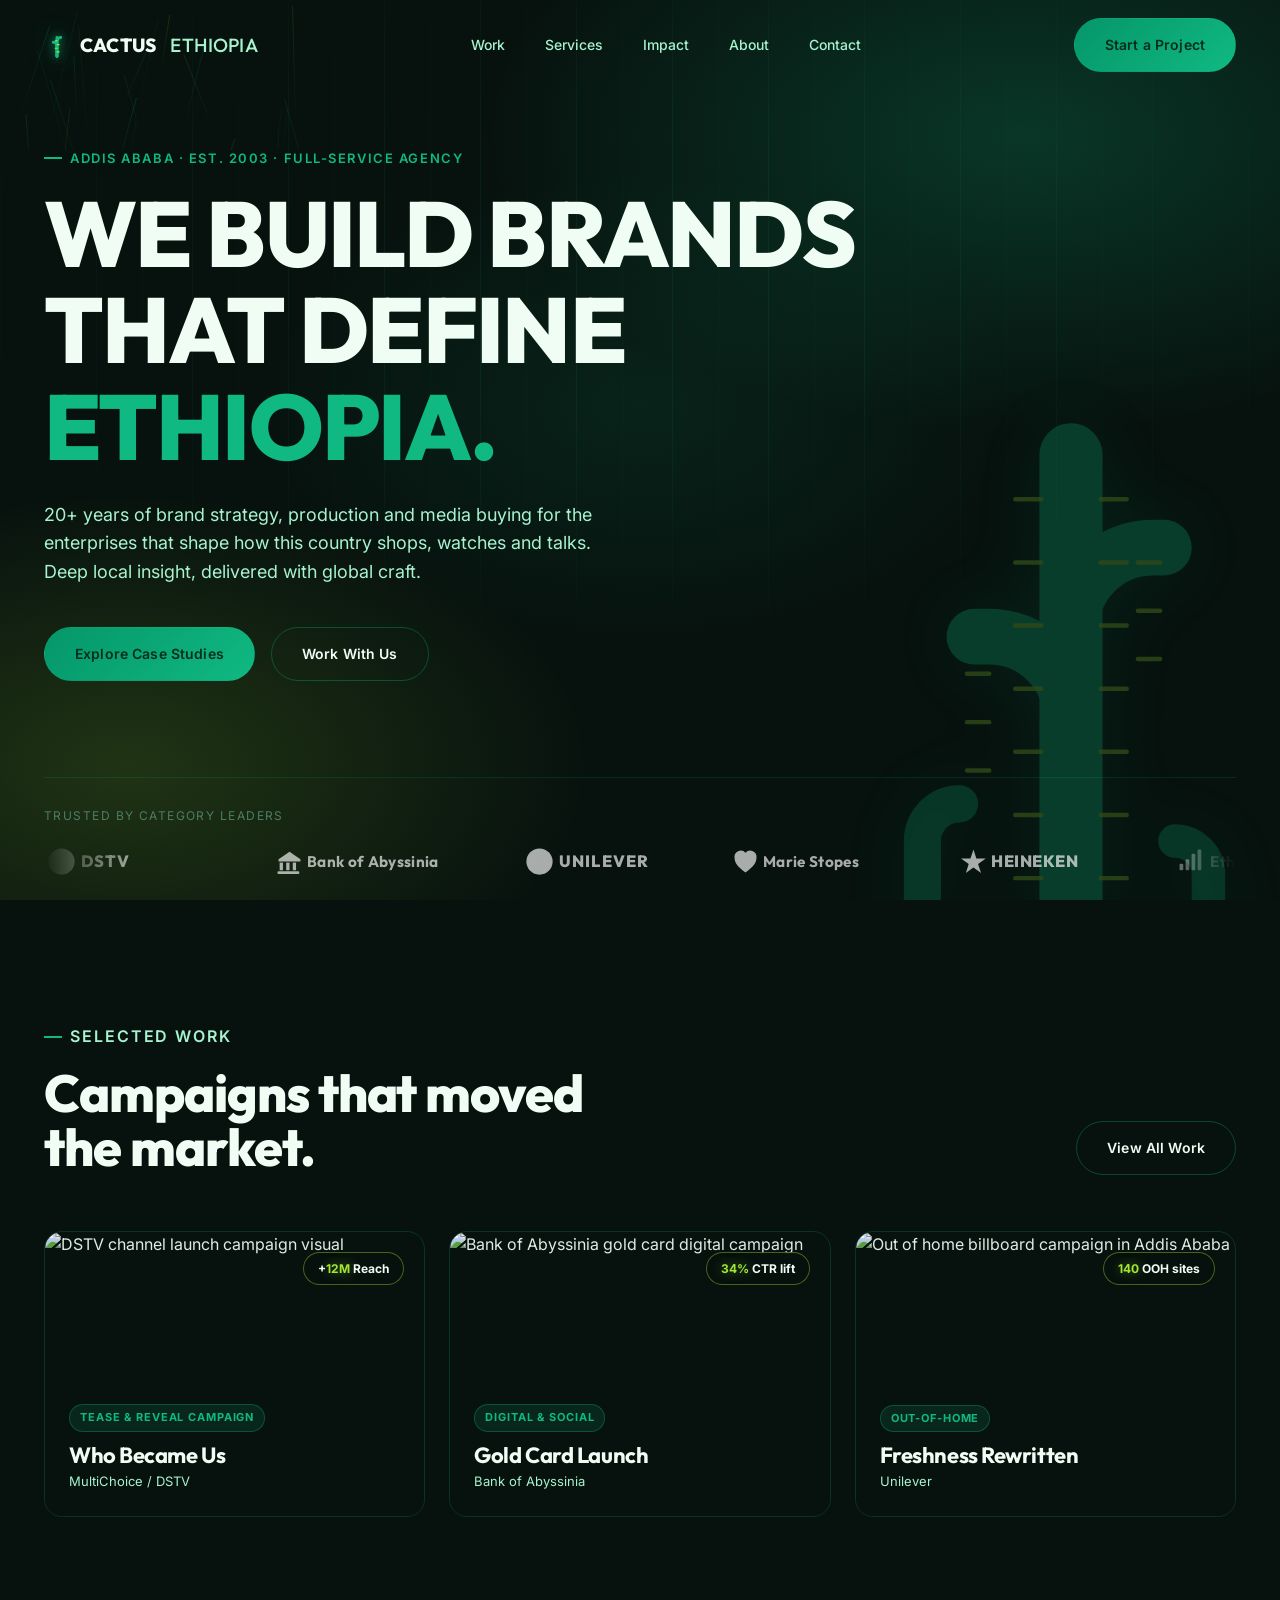
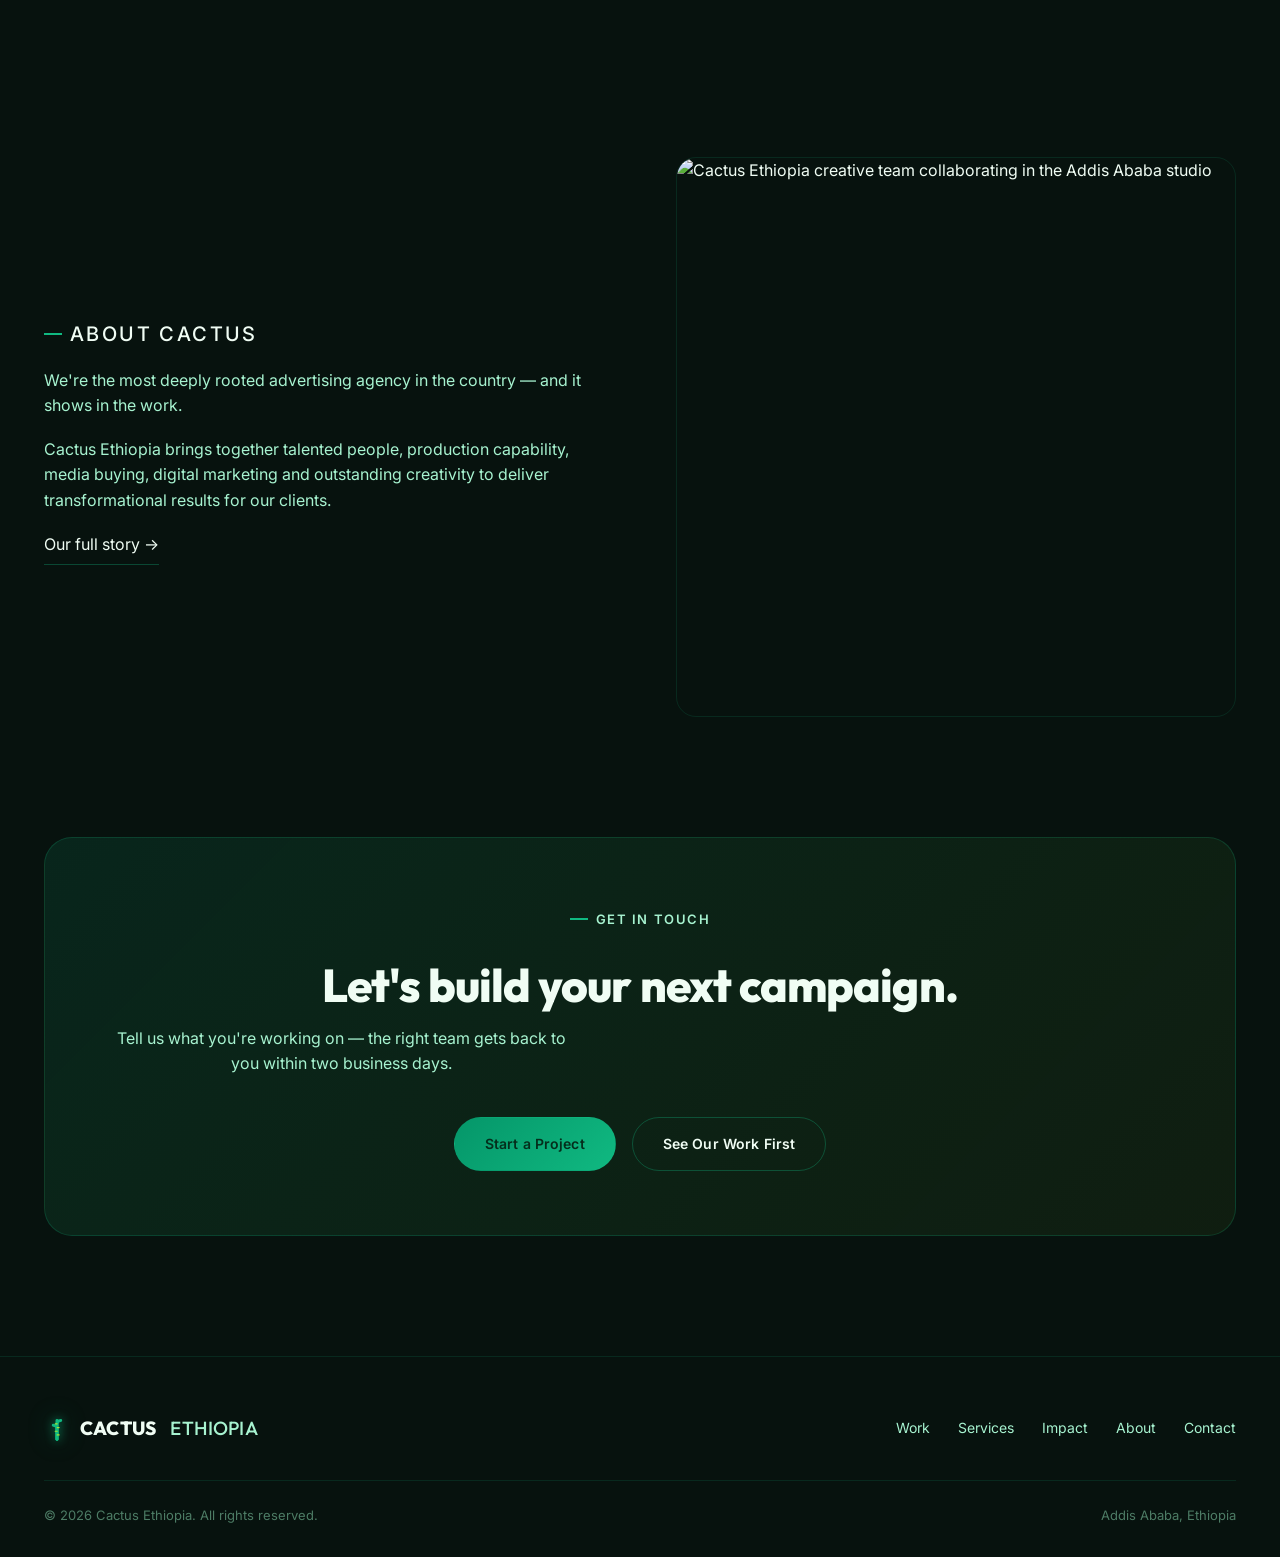
==== index.html @ 2beb9561 "Add files via upload" ====
<!DOCTYPE html>
<html lang="en">
<head>
<meta charset="UTF-8">
<meta name="viewport" content="width=device-width, initial-scale=1.0">
<title>Cactus Ethiopia — We Build Brands That Define Ethiopia</title>
<meta name="description" content="Cactus Ethiopia is a full-service creative advertising agency in Addis Ababa with 20+ years of experience in brand strategy, production, digital and media buying.">
<link rel="preconnect" href="https://fonts.googleapis.com">
<link rel="preconnect" href="https://fonts.gstatic.com" crossorigin>
<link href="https://fonts.googleapis.com/css2?family=Outfit:wght@400;500;600;700;800;900&family=Inter:wght@400;500;600;700&display=swap" rel="stylesheet">
<link rel="stylesheet" href="assets/styles.css">
</head>
<body>
<!-- ============ HEADER ============ -->
<header id="siteHeader">
  <div class="container nav-inner">
    <a href="index.html" class="logo" aria-label="Cactus Ethiopia home">
      <svg class="logo-mark" viewBox="0 0 28 28" fill="none" xmlns="http://www.w3.org/2000/svg" aria-hidden="true">
        <path d="M14 26V10a4 4 0 0 1 4-4" stroke="#10b981" stroke-width="3.2" stroke-linecap="round"/>
        <path d="M14 26V6" stroke="#10b981" stroke-width="3.2" stroke-linecap="round"/>
        <path d="M14 26V15a4 4 0 0 0-4-4" stroke="#10b981" stroke-width="3.2" stroke-linecap="round"/>
        <path d="M14.2 9.5h-2.1M14.2 13.5h2.1M14.2 17.5h-2.1M14.2 21.5h2.1" stroke="#a3e635" stroke-width="1.3" stroke-linecap="round"/>
      </svg>
      CACTUS<span class="thin">&nbsp;ETHIOPIA</span>
    </a>

    <nav class="nav-links" id="navLinks">
      <a href="work.html">Work</a>
      <a href="services.html">Services</a>
      <a href="impact.html">Impact</a>
      <a href="about.html">About</a>
      <a href="contact.html">Contact</a>
      <a href="contact.html" class="btn btn-primary mobile-cta">Start a Project</a>
    </nav>

    <div class="nav-actions">
      <a href="contact.html" class="btn btn-primary">Start a Project</a>
      <button class="menu-toggle" id="menuToggle" aria-label="Toggle menu" aria-expanded="false" aria-controls="navLinks">
        <span></span><span></span><span></span>
      </button>
    </div>
  </div>
</header>

<!-- ============ HERO ============ -->
<section class="hero" id="top">
  <div class="hero-bg"></div>
  <div class="hero-grid"></div>
  <div class="cactus-decor cactus-decor--hero" aria-hidden="true" data-amp="22" data-rot="2.5">
    <svg viewBox="0 0 280 360" fill="none" xmlns="http://www.w3.org/2000/svg">
      <path d="M140 344V72" stroke="#10b981" stroke-width="34" stroke-linecap="round"/>
      <path d="M140 344V166a44 44 0 0 1 44-44h6" stroke="#10b981" stroke-width="30" stroke-linecap="round"/>
      <path d="M140 344V214a44 44 0 0 0-44-44h-8" stroke="#10b981" stroke-width="30" stroke-linecap="round"/>
      <path d="M60 344v-64a20 20 0 0 1 20-20" stroke="#10b981" stroke-width="20" stroke-linecap="round" opacity="0.85"/>
      <path d="M214 344v-46a18 18 0 0 0-18-18" stroke="#10b981" stroke-width="18" stroke-linecap="round" opacity="0.85"/>
      <g stroke="#a3e635" stroke-width="2.4" stroke-linecap="round" opacity="0.8">
        <path d="M124 96h-14M156 96h14M124 130h-14M156 130h14M124 164h-14M156 164h14M124 198h-14M156 198h14M124 232h-14M156 232h14M124 266h-14M156 266h14M124 300h-14M156 300h14"/>
        <path d="M176 130h12M176 156h12M176 182h12"/>
        <path d="M96 190h-12M96 216h-12M96 242h-12"/>
      </g>
    </svg>
  </div>
  <canvas id="spines"></canvas>

  <div class="container hero-inner">
    <div class="hero-content">
      <p class="eyebrow">Addis Ababa &middot; Est. 2003 &middot; Full-Service Agency</p>
      <h1>We Build Brands<br>That Define <em>Ethiopia.</em></h1>
      <p class="subtitle">20+ years of brand strategy, production and media buying for the enterprises that shape how this country shops, watches and talks. Deep local insight, delivered with global craft.</p>
      <div class="hero-ctas">
        <a href="work.html" class="btn btn-primary">Explore Case Studies</a>
        <a href="contact.html" class="btn btn-outline">Work With Us</a>
      </div>
    </div>

    <div class="ticker-wrap">
      <p class="ticker-label">Trusted by category leaders</p>
      <div class="ticker">
          <div class="ticker-track" id="tickerTrack">

          <div class="client-logo-item" aria-label="DSTV">
            <svg viewBox="0 0 150 32" xmlns="http://www.w3.org/2000/svg">
              <circle cx="16" cy="16" r="12"/>
              <path d="M11 20c1-4 3-7 7-8" fill="none" stroke="#07120e" stroke-width="2" stroke-linecap="round"/>
              <circle cx="19" cy="11" r="1.6" fill="#07120e"/>
              <text x="34" y="21" font-family="Outfit, sans-serif" font-size="15" font-weight="800" letter-spacing="1">DSTV</text>
            </svg>
          </div>

          <div class="client-logo-item" aria-label="Bank of Abyssinia">
            <svg viewBox="0 0 170 32" xmlns="http://www.w3.org/2000/svg">
              <path d="M6 14l10-7 10 7v2H6v-2z"/>
              <rect x="7" y="17" width="3" height="7"/>
              <rect x="13" y="17" width="3" height="7"/>
              <rect x="19" y="17" width="3" height="7"/>
              <rect x="5" y="25" width="20" height="2.4" rx="1"/>
              <text x="32" y="21" font-family="Outfit, sans-serif" font-size="14" font-weight="700" letter-spacing="0.3">Bank of Abyssinia</text>
            </svg>
          </div>

          <div class="client-logo-item" aria-label="Unilever">
            <svg viewBox="0 0 130 32" xmlns="http://www.w3.org/2000/svg">
              <circle cx="16" cy="16" r="12"/>
              <path d="M16 8c3 3 3 13 0 16" fill="#07120e"/>
              <text x="34" y="21" font-family="Outfit, sans-serif" font-size="15" font-weight="800" letter-spacing="1">UNILEVER</text>
            </svg>
          </div>

          <div class="client-logo-item" aria-label="Marie Stopes">
            <svg viewBox="0 0 150 32" xmlns="http://www.w3.org/2000/svg">
              <path d="M16 26c-7-4.8-10-9-10-13.2A5.8 5.8 0 0 1 16 8a5.8 5.8 0 0 1 10 4.8C26 17 23 21.2 16 26z"/>
              <text x="32" y="21" font-family="Outfit, sans-serif" font-size="14" font-weight="700" letter-spacing="0.3">Marie Stopes</text>
            </svg>
          </div>

          <div class="client-logo-item" aria-label="Heineken">
            <svg viewBox="0 0 140 32" xmlns="http://www.w3.org/2000/svg">
              <path d="M16 5l2.6 8.2h8.6l-7 5.1 2.7 8.2-7-5-6.9 5 2.6-8.2-7-5.1h8.6L16 5z"/>
              <text x="32" y="21" font-family="Outfit, sans-serif" font-size="15" font-weight="800" letter-spacing="0.5">HEINEKEN</text>
            </svg>
          </div>

          <div class="client-logo-item" aria-label="Ethio Telecom">
            <svg viewBox="0 0 150 32" xmlns="http://www.w3.org/2000/svg">
              <rect x="6" y="18" width="3.4" height="6" rx="1"/>
              <rect x="11.5" y="14" width="3.4" height="10" rx="1"/>
              <rect x="17" y="9" width="3.4" height="15" rx="1"/>
              <rect x="22.5" y="5" width="3.4" height="19" rx="1"/>
              <text x="34" y="21" font-family="Outfit, sans-serif" font-size="14" font-weight="700" letter-spacing="0.3">Ethio Telecom</text>
            </svg>
          </div>

          <div class="client-logo-item" aria-label="Coca-Cola">
            <svg viewBox="0 0 140 32" xmlns="http://www.w3.org/2000/svg">
              <circle cx="16" cy="16" r="12"/>
              <path d="M6 17c3-3 6-3 10-1s7 2 10-1" fill="none" stroke="#07120e" stroke-width="2.2" stroke-linecap="round"/>
              <text x="34" y="21" font-family="Outfit, sans-serif" font-size="15" font-weight="800" letter-spacing="0.5">COCA-COLA</text>
            </svg>
          </div>

          <!-- duplicated for seamless loop -->
          <div class="client-logo-item" aria-hidden="true">
            <svg viewBox="0 0 150 32" xmlns="http://www.w3.org/2000/svg">
              <circle cx="16" cy="16" r="12"/>
              <path d="M11 20c1-4 3-7 7-8" fill="none" stroke="#07120e" stroke-width="2" stroke-linecap="round"/>
              <circle cx="19" cy="11" r="1.6" fill="#07120e"/>
              <text x="34" y="21" font-family="Outfit, sans-serif" font-size="15" font-weight="800" letter-spacing="1">DSTV</text>
            </svg>
          </div>

          <div class="client-logo-item" aria-hidden="true">
            <svg viewBox="0 0 170 32" xmlns="http://www.w3.org/2000/svg">
              <path d="M6 14l10-7 10 7v2H6v-2z"/>
              <rect x="7" y="17" width="3" height="7"/>
              <rect x="13" y="17" width="3" height="7"/>
              <rect x="19" y="17" width="3" height="7"/>
              <rect x="5" y="25" width="20" height="2.4" rx="1"/>
              <text x="32" y="21" font-family="Outfit, sans-serif" font-size="14" font-weight="700" letter-spacing="0.3">Bank of Abyssinia</text>
            </svg>
          </div>

          <div class="client-logo-item" aria-hidden="true">
            <svg viewBox="0 0 130 32" xmlns="http://www.w3.org/2000/svg">
              <circle cx="16" cy="16" r="12"/>
              <path d="M16 8c3 3 3 13 0 16" fill="#07120e"/>
              <text x="34" y="21" font-family="Outfit, sans-serif" font-size="15" font-weight="800" letter-spacing="1">UNILEVER</text>
            </svg>
          </div>

          <div class="client-logo-item" aria-hidden="true">
            <svg viewBox="0 0 150 32" xmlns="http://www.w3.org/2000/svg">
              <path d="M16 26c-7-4.8-10-9-10-13.2A5.8 5.8 0 0 1 16 8a5.8 5.8 0 0 1 10 4.8C26 17 23 21.2 16 26z"/>
              <text x="32" y="21" font-family="Outfit, sans-serif" font-size="14" font-weight="700" letter-spacing="0.3">Marie Stopes</text>
            </svg>
          </div>

          <div class="client-logo-item" aria-hidden="true">
            <svg viewBox="0 0 140 32" xmlns="http://www.w3.org/2000/svg">
              <path d="M16 5l2.6 8.2h8.6l-7 5.1 2.7 8.2-7-5-6.9 5 2.6-8.2-7-5.1h8.6L16 5z"/>
              <text x="32" y="21" font-family="Outfit, sans-serif" font-size="15" font-weight="800" letter-spacing="0.5">HEINEKEN</text>
            </svg>
          </div>

          <div class="client-logo-item" aria-hidden="true">
            <svg viewBox="0 0 150 32" xmlns="http://www.w3.org/2000/svg">
              <rect x="6" y="18" width="3.4" height="6" rx="1"/>
              <rect x="11.5" y="14" width="3.4" height="10" rx="1"/>
              <rect x="17" y="9" width="3.4" height="15" rx="1"/>
              <rect x="22.5" y="5" width="3.4" height="19" rx="1"/>
              <text x="34" y="21" font-family="Outfit, sans-serif" font-size="14" font-weight="700" letter-spacing="0.3">Ethio Telecom</text>
            </svg>
          </div>

          <div class="client-logo-item" aria-hidden="true">
            <svg viewBox="0 0 140 32" xmlns="http://www.w3.org/2000/svg">
              <circle cx="16" cy="16" r="12"/>
              <path d="M6 17c3-3 6-3 10-1s7 2 10-1" fill="none" stroke="#07120e" stroke-width="2.2" stroke-linecap="round"/>
              <text x="34" y="21" font-family="Outfit, sans-serif" font-size="15" font-weight="800" letter-spacing="0.5">COCA-COLA</text>
            </svg>
          </div>

        </div>
      </div>
    </div>
  </div>
</section>

<!-- ============ WORK TEASER ============ -->
<section class="section" id="work">
  <div class="container">
    <div class="section-head reveal">
      <div>
        <p class="eyebrow">Selected Work</p>
        <h2>Campaigns that moved<br>the market.</h2>
      </div>
      <a href="work.html" class="btn btn-outline">View All Work</a>
    </div>

    <div class="work-grid teaser-grid">

      <a class="work-card reveal" href="work.html">
        <img src="https://images.unsplash.com/photo-1517457373958-b7bdd4587205?auto=format&fit=crop&w=900&q=80" alt="DSTV channel launch campaign visual" loading="lazy">
        <span class="work-badge">+<strong>12M</strong> Reach</span>
        <div class="work-meta">
          <span class="work-tag">Tease &amp; Reveal Campaign</span>
          <h3 class="work-title">Who Became Us</h3>
          <p class="work-client">MultiChoice / DSTV</p>
        </div>
      </a>

      <a class="work-card reveal" href="work.html">
        <img src="https://images.unsplash.com/photo-1556742049-0cfed4f6a45d?auto=format&fit=crop&w=900&q=80" alt="Bank of Abyssinia gold card digital campaign" loading="lazy">
        <span class="work-badge"><strong>34%</strong> CTR lift</span>
        <div class="work-meta">
          <span class="work-tag">Digital &amp; Social</span>
          <h3 class="work-title">Gold Card Launch</h3>
          <p class="work-client">Bank of Abyssinia</p>
        </div>
      </a>

      <a class="work-card reveal" href="work.html">
        <img src="https://images.unsplash.com/photo-1600880292203-757bb62b4baf?auto=format&fit=crop&w=900&q=80" alt="Out of home billboard campaign in Addis Ababa" loading="lazy">
        <span class="work-badge"><strong>140</strong> OOH sites</span>
        <div class="work-meta">
          <span class="work-tag">Out-of-Home</span>
          <h3 class="work-title">Freshness Rewritten</h3>
          <p class="work-client">Unilever</p>
        </div>
      </a>

    </div>
  </div>
</section>

<!-- ============ ABOUT TEASER ============ -->
<section class="section" id="about">
  <div class="container about-teaser-grid">
    <div class="about-copy reveal">
      <p class="eyebrow">About Cactus</p>
      <p>We're the most deeply rooted advertising agency in the country — and it shows in the work.</p>
      <p style="color:var(--text-muted); font-size:16px; margin-bottom:18px;">Cactus Ethiopia brings together talented people, production capability, media buying, digital marketing and outstanding creativity to deliver transformational results for our clients.</p>
      <a href="about.html" class="btn-ghost">Our full story &rarr;</a>
    </div>
    <div class="about-visual reveal">
      <img src="https://images.unsplash.com/photo-1519389950473-47ba0277781c?auto=format&fit=crop&w=900&q=80" alt="Cactus Ethiopia creative team collaborating in the Addis Ababa studio" loading="lazy">
    </div>
  </div>
</section>

<!-- ============ CTA BAND ============ -->
<section class="section" id="contact-cta" style="padding-top:0;">
  <div class="container">
    <div class="cta-band reveal">
      <p class="eyebrow" style="justify-content:center;">Get In Touch</p>
      <h2>Let's build your next campaign.</h2>
      <p>Tell us what you're working on — the right team gets back to you within two business days.</p>
      <div class="hero-ctas">
        <a href="contact.html" class="btn btn-primary">Start a Project</a>
        <a href="work.html" class="btn btn-outline">See Our Work First</a>
      </div>
    </div>
  </div>
</section>

<!-- ============ FOOTER ============ -->
<footer>
  <div class="container">
    <div class="footer-top">
      <a href="index.html" class="logo">
        <svg class="logo-mark" viewBox="0 0 28 28" fill="none" xmlns="http://www.w3.org/2000/svg" aria-hidden="true">
          <path d="M14 26V10a4 4 0 0 1 4-4" stroke="#10b981" stroke-width="3.2" stroke-linecap="round"/>
          <path d="M14 26V6" stroke="#10b981" stroke-width="3.2" stroke-linecap="round"/>
          <path d="M14 26V15a4 4 0 0 0-4-4" stroke="#10b981" stroke-width="3.2" stroke-linecap="round"/>
          <path d="M14.2 9.5h-2.1M14.2 13.5h2.1M14.2 17.5h-2.1M14.2 21.5h2.1" stroke="#a3e635" stroke-width="1.3" stroke-linecap="round"/>
        </svg>
        CACTUS<span class="thin">&nbsp;ETHIOPIA</span>
      </a>
      <div class="footer-links">
        <a href="work.html">Work</a>
        <a href="services.html">Services</a>
        <a href="impact.html">Impact</a>
        <a href="about.html">About</a>
        <a href="contact.html">Contact</a>
      </div>
    </div>
    <div class="footer-bottom">
      <span>&copy; <span id="year"></span> Cactus Ethiopia. All rights reserved.</span>
      <span>Addis Ababa, Ethiopia</span>
    </div>
  </div>
</footer>


<script src="assets/main.js"></script>
</body>
</html>
---- assets/styles.css ----
/* ============ TOKENS ============ */
  :root{
    --bg-primary:#07120e;
    --bg-secondary:#0b1a14;
    --bg-elevated:#11241c;
    --accent-green:#10b981;
    --accent-green-deep:#059669;
    --accent-lime:#a3e635;
    --card-tint:rgba(16,185,129,0.05);
    --card-tint-border:rgba(16,185,129,0.2);
    --text-light:#f0fdf4;
    --text-muted:#a7f3d0;
    --text-dim:#4d7c65;
    --border-soft:rgba(16,185,129,0.14);
    --border-strong:rgba(16,185,129,0.32);
    --font-display:'Outfit', sans-serif;
    --font-body:'Inter', sans-serif;
    --ease:cubic-bezier(.16,1,.3,1);
    --container:1240px;
  }

  *,*::before,*::after{box-sizing:border-box; margin:0; padding:0;}
  html{scroll-behavior:smooth;}
  @media (prefers-reduced-motion: reduce){
    html{scroll-behavior:auto;}
    *,*::before,*::after{animation-duration:0.01ms !important; animation-iteration-count:1 !important; transition-duration:0.01ms !important; scroll-behavior:auto !important;}
  }

  body{
    background:var(--bg-primary);
    color:var(--text-light);
    font-family:var(--font-body);
    line-height:1.6;
    overflow-x:hidden;
    -webkit-font-smoothing:antialiased;
  }

  img{max-width:100%; display:block;}
  a{color:inherit; text-decoration:none;}
  ul{list-style:none;}
  button{font-family:inherit; cursor:pointer;}
  input,select,textarea{font-family:inherit;}

  .container{
    max-width:var(--container);
    margin-inline:auto;
    padding-inline:24px;
  }

  h1,h2,h3,h4{
    font-family:var(--font-display);
    font-weight:800;
    line-height:1.05;
    letter-spacing:-0.02em;
  }

  .eyebrow{
    display:inline-flex;
    align-items:center;
    gap:8px;
    font-family:var(--font-body);
    font-size:13px;
    font-weight:600;
    letter-spacing:0.12em;
    text-transform:uppercase;
    color:var(--accent-green);
    margin-bottom:16px;
  }
  .eyebrow::before{
    content:"";
    width:18px; height:2px;
    background:var(--accent-green);
    display:inline-block;
  }

  .section{
    padding:120px 0;
    position:relative;
    scroll-margin-top:88px;
  }
  @media (max-width:768px){
    .section{padding:80px 0;}
  }

  .section-head{
    display:flex;
    justify-content:space-between;
    align-items:flex-end;
    gap:40px;
    margin-bottom:56px;
    flex-wrap:wrap;
  }
  .section-head h2{font-size:clamp(32px,4.5vw,52px);}
  .section-head p{color:var(--text-muted); max-width:420px; font-size:16px;}

  ::selection{background:var(--accent-green); color:var(--bg-primary);}

  :focus-visible{
    outline:2px solid var(--accent-green);
    outline-offset:3px;
    border-radius:4px;
  }

  /* ============ BUTTONS ============ */
  .btn{
    display:inline-flex;
    align-items:center;
    justify-content:center;
    gap:8px;
    padding:15px 30px;
    border-radius:999px;
    font-weight:600;
    font-size:14px;
    letter-spacing:0.01em;
    border:1px solid transparent;
    transition:transform .35s var(--ease), background .35s var(--ease), border-color .35s var(--ease), color .35s var(--ease);
    white-space:nowrap;
  }
  .btn-primary{
    background:linear-gradient(135deg, var(--accent-green-deep), var(--accent-green));
    color:#052e1c;
    box-shadow:0 0 0 0 rgba(16,185,129,0);
  }
  .btn-primary:hover{ transform:translateY(-2px); box-shadow:0 14px 34px -10px rgba(16,185,129,0.55), 0 0 24px -4px rgba(163,230,53,0.35);}
  .btn-outline{
    border-color:var(--border-strong);
    color:var(--text-light);
    background:transparent;
  }
  .btn-outline:hover{ border-color:var(--accent-green); color:var(--accent-green); transform:translateY(-2px);}
  .btn-ghost{
    color:var(--text-light);
    padding:10px 0;
    border-bottom:1px solid var(--border-strong);
    border-radius:0;
  }
  .btn-ghost:hover{ border-color:var(--accent-lime); color:var(--accent-lime); }

  /* ============ HEADER ============ */
  header{
    position:fixed;
    top:0; left:0; right:0;
    z-index:100;
    padding:18px 0;
    transition:background .4s var(--ease), border-color .4s var(--ease), padding .4s var(--ease);
    border-bottom:1px solid transparent;
  }
  header.scrolled{
    background:rgba(7,18,14,0.72);
    backdrop-filter:blur(14px);
    -webkit-backdrop-filter:blur(14px);
    border-bottom-color:var(--border-soft);
    padding:14px 0;
  }
  .nav-inner{
    display:flex;
    align-items:center;
    justify-content:space-between;
    gap:24px;
  }
  .logo{
    display:flex;
    align-items:center;
    gap:10px;
    font-family:var(--font-display);
    font-weight:800;
    font-size:19px;
    letter-spacing:0.01em;
  }
  .logo svg{width:26px; height:26px; flex-shrink:0;}
  .logo-mark{
    filter:drop-shadow(0 0 5px rgba(16,185,129,0.65)) drop-shadow(0 0 12px rgba(16,185,129,0.3));
    transition:filter .35s var(--ease);
  }
  .logo:hover .logo-mark{
    filter:drop-shadow(0 0 7px rgba(163,230,53,0.75)) drop-shadow(0 0 18px rgba(16,185,129,0.45));
  }
  .logo .thin{color:var(--text-muted); font-weight:500;}

  .nav-links{
    display:flex;
    align-items:center;
    gap:40px;
  }
  .nav-links a{
    font-size:14px;
    font-weight:500;
    color:var(--text-muted);
    position:relative;
    padding:4px 0;
    transition:color .3s;
  }
  .nav-links a::after{
    content:"";
    position:absolute;
    left:0; bottom:0;
    width:0; height:1px;
    background:var(--accent-lime);
    transition:width .3s var(--ease);
  }
  .nav-links a:hover{color:var(--text-light);}
  .nav-links a:hover::after{width:100%;}

  .nav-actions{display:flex; align-items:center; gap:20px;}
  .nav-links > .mobile-cta{ display:none; } /* only ever shown inside the open mobile menu, see below */

  .menu-toggle{
    display:none;
    flex-direction:column;
    gap:5px;
    background:none;
    border:none;
    padding:6px;
    z-index:200;
  }
  .menu-toggle span{
    width:22px; height:2px;
    background:var(--text-light);
    transition:transform .3s var(--ease), opacity .3s var(--ease);
  }
  .menu-toggle.open span:nth-child(1){ transform:translateY(7px) rotate(45deg); }
  .menu-toggle.open span:nth-child(2){ opacity:0; }
  .menu-toggle.open span:nth-child(3){ transform:translateY(-7px) rotate(-45deg); }

  @media (max-width:860px){
    .nav-links{
      position:fixed;
      inset:0 0 0 30%;
      flex-direction:column;
      justify-content:center;
      align-items:flex-start;
      gap:28px;
      padding:40px;
      background:var(--bg-secondary);
      border-left:1px solid var(--border-soft);
      transform:translateX(100%);
      transition:transform .45s var(--ease);
    }
    .nav-links.open{ transform:translateX(0); }
    .nav-links a{ font-size:22px; color:var(--text-light);}
    .nav-actions .btn-primary{ display:none; }
    .nav-links.open > .mobile-cta{ display:inline-flex; margin-top:12px;}
    .menu-toggle{display:flex;}
  }

  /* ============ HERO ============ */
  .hero{
    position:relative;
    min-height:100svh;
    display:flex;
    flex-direction:column;
    justify-content:center;
    padding-top:120px;
    overflow:hidden;
  }
  .hero-bg{
    position:absolute; inset:0;
    background:
      radial-gradient(ellipse 70% 55% at 80% 15%, rgba(16,185,129,0.22), transparent 60%),
      radial-gradient(ellipse 60% 50% at 10% 85%, rgba(163,230,53,0.16), transparent 60%),
      radial-gradient(ellipse 45% 40% at 50% 45%, rgba(16,185,129,0.1), transparent 65%),
      var(--bg-primary);
    z-index:0;
  }
  .hero-grid{
    /* organic vertical "rib" pattern, evoking cactus ribs rather than a technical grid */
    position:absolute; inset:0;
    background-image: repeating-linear-gradient(
      90deg,
      rgba(16,185,129,0.09) 0px,
      rgba(16,185,129,0.09) 1px,
      transparent 1px,
      transparent 46px,
      rgba(16,185,129,0.04) 46px,
      rgba(16,185,129,0.04) 47px,
      transparent 47px,
      transparent 96px
    );
    mask-image:radial-gradient(ellipse 80% 60% at 50% 30%, black 25%, transparent 75%);
    z-index:1;
  }
  #spines{ position:absolute; inset:0; z-index:1; opacity:0.8; }

  .hero-inner{
    position:relative; z-index:2;
  }
  .hero-content{
    max-width:900px;
  }
  .hero h1{
    font-size:clamp(40px, 7.2vw, 92px);
    text-transform:uppercase;
  }
  .hero h1 em{
    font-style:normal;
    color:var(--accent-green);
  }
  .hero .subtitle{
    margin-top:26px;
    max-width:560px;
    font-size:18px;
    color:var(--text-muted);
  }
  .hero-ctas{
    display:flex;
    gap:16px;
    margin-top:40px;
    flex-wrap:wrap;
  }

  .ticker-wrap{
    position:relative;
    z-index:2;
    margin-top:96px;
    border-top:1px solid var(--border-soft);
    padding-top:28px;
  }
  .ticker-label{
    font-size:12px;
    letter-spacing:0.12em;
    text-transform:uppercase;
    color:var(--text-dim);
    margin-bottom:18px;
  }
  .ticker{
    display:flex;
    overflow:hidden;
    mask-image:linear-gradient(90deg, transparent, black 8%, black 92%, transparent);
  }
  .ticker-track{
    display:flex;
    gap:64px;
    align-items:center;
    animation:scroll-x 32s linear infinite;
    flex-shrink:0;
    padding-right:64px;
  }
  .client-logo-item{
    display:flex;
    align-items:center;
    white-space:nowrap;
    cursor:pointer;
  }
  .client-logo-item svg{
    height:35px;
    width:auto;
    display:block;
    overflow:visible;
    fill:#ffffff;
    opacity:0.65;
    filter:brightness(0) invert(1);
    transition:all 0.3s ease;
  }
  .client-logo-item img{
    height:35px;
    width:auto;
    display:block;
    opacity:0.65;
    filter:brightness(0) invert(1);
    transition:all 0.3s ease;
  }
  .client-logo-item:hover img,
  .client-logo-item:hover svg{
    opacity:1;
    filter:drop-shadow(0 0 10px #10b981) brightness(1);
  }
  .ticker:hover .ticker-track{ animation-play-state:paused; }
  @keyframes scroll-x{
    from{ transform:translateX(0); }
    to{ transform:translateX(-50%); }
  }

  /* ============ WORK ============ */
  .filter-bar{
    display:flex;
    gap:10px;
    flex-wrap:wrap;
  }
  .filter-btn{
    padding:9px 20px;
    border-radius:999px;
    border:1px solid var(--border-soft);
    background:transparent;
    color:var(--text-muted);
    font-size:13px;
    font-weight:600;
    transition:all .3s var(--ease);
  }
  .filter-btn:hover{ color:var(--text-light); border-color:var(--border-strong); }
  .filter-btn.active{
    background:var(--accent-lime);
    color:#052e1c;
    border-color:var(--accent-lime);
  }

  .work-grid{
    display:grid;
    grid-template-columns:repeat(6, 1fr);
    gap:24px;
    margin-top:48px;
  }
  .work-card{
    grid-column:span 3;
    position:relative;
    border-radius:18px;
    overflow:hidden;
    aspect-ratio:4/3;
    border:1px solid var(--card-tint-border);
    cursor:pointer;
    transition:opacity .35s var(--ease), transform .35s var(--ease), border-color .35s var(--ease), box-shadow .35s var(--ease);
  }
  .work-card.wide{grid-column:span 4;}
  .work-card.narrow{grid-column:span 2;}
  .work-card.hide{ display:none; }

  .work-card img{
    width:100%; height:100%;
    object-fit:cover;
    transition:transform .6s var(--ease);
  }
  .work-card:hover img{ transform:scale(1.08); }
  .work-card:hover{
    border-color:rgba(16,185,129,0.5);
    box-shadow:0 20px 50px -20px rgba(16,185,129,0.45), 0 0 26px -8px rgba(163,230,53,0.25);
  }

  .work-card::before{
    content:"";
    position:absolute; inset:0;
    background:linear-gradient(0deg, rgba(7,18,14,0.94) 0%, rgba(7,18,14,0.3) 45%, rgba(7,18,14,0.05) 100%);
    z-index:1;
  }

  .work-meta{
    position:absolute;
    left:0; right:0; bottom:0;
    z-index:2;
    padding:24px;
  }
  .work-tag{
    display:inline-block;
    font-size:11px;
    font-weight:700;
    letter-spacing:0.08em;
    text-transform:uppercase;
    color:var(--accent-green);
    background:rgba(16,185,129,0.12);
    border:1px solid rgba(16,185,129,0.3);
    padding:4px 10px;
    border-radius:999px;
    margin-bottom:12px;
  }
  .work-title{
    font-family:var(--font-display);
    font-weight:700;
    font-size:22px;
    margin-bottom:4px;
  }
  .work-client{
    color:var(--text-muted);
    font-size:13px;
  }
  .work-badge{
    position:absolute;
    top:20px; right:20px;
    z-index:2;
    background:rgba(7,18,14,0.65);
    backdrop-filter:blur(6px);
    border:1px solid rgba(163,230,53,0.4);
    border-radius:999px;
    padding:6px 14px;
    font-size:12px;
    font-weight:700;
    color:var(--text-light);
  }
  .work-badge strong{color:var(--accent-lime); text-shadow:0 0 12px rgba(163,230,53,0.5);}

  @media (max-width:860px){
    .work-grid{grid-template-columns:1fr;}
    .work-card, .work-card.wide, .work-card.narrow{grid-column:span 1; aspect-ratio:16/11;}
  }

  /* ============ SERVICES ============ */
  .services-grid{
    display:grid;
    grid-template-columns:repeat(4, 1fr);
    gap:20px;
  }
  .service-card{
    position:relative;
    background:var(--card-tint);
    backdrop-filter:blur(6px);
    border:1px solid var(--card-tint-border);
    border-radius:18px;
    padding:32px 26px;
    transition:border-color .4s var(--ease), transform .4s var(--ease), box-shadow .4s var(--ease), background .4s var(--ease);
    overflow:hidden;
  }
  .service-card::before{
    content:"";
    position:absolute; inset:-1px;
    border-radius:18px;
    padding:1px;
    background:linear-gradient(135deg, var(--accent-green), transparent 40%);
    -webkit-mask:linear-gradient(#000 0 0) content-box, linear-gradient(#000 0 0);
    -webkit-mask-composite:xor;
    mask-composite:exclude;
    opacity:0;
    transition:opacity .4s var(--ease);
  }
  .service-card:hover{
    transform:translateY(-6px);
    background:rgba(16,185,129,0.09);
    border-color:rgba(16,185,129,0.4);
    box-shadow:0 20px 44px -18px rgba(16,185,129,0.4), 0 0 30px -10px rgba(163,230,53,0.2);
  }
  .service-card:hover::before{ opacity:1; }
  .service-index{
    font-family:var(--font-display);
    font-size:13px;
    color:var(--text-dim);
    font-weight:700;
    letter-spacing:0.08em;
  }
  .service-icon{
    width:44px; height:44px;
    margin:20px 0 22px;
    color:var(--accent-green);
  }
  .service-card h3{
    font-size:19px;
    margin-bottom:10px;
    font-weight:700;
  }
  .service-card p{
    font-size:14px;
    color:var(--text-muted);
    line-height:1.65;
  }
  @media (max-width:1024px){ .services-grid{grid-template-columns:repeat(2,1fr);} }
  @media (max-width:560px){ .services-grid{grid-template-columns:1fr;} }

  /* ============ IMPACT ============ */
  .impact{
    background:var(--bg-secondary);
    border-top:1px solid var(--border-soft);
    border-bottom:1px solid var(--border-soft);
  }
  .impact-grid{
    display:grid;
    grid-template-columns:repeat(4, 1fr);
    gap:32px;
  }
  .impact-stat{
    text-align:left;
    border-left:2px solid var(--border-strong);
    padding-left:20px;
  }
  .impact-num{
    font-family:var(--font-display);
    font-size:clamp(38px, 4.5vw, 58px);
    font-weight:800;
    background:linear-gradient(135deg, var(--accent-green), #d9f99d);
    -webkit-background-clip:text;
    background-clip:text;
    color:transparent;
    line-height:1;
  }
  .impact-label{
    margin-top:10px;
    font-size:14px;
    color:var(--text-muted);
  }
  @media (max-width:860px){ .impact-grid{grid-template-columns:repeat(2,1fr); row-gap:44px;} }

  /* ============ ABOUT STRIP ============ */
  .about-grid{
    display:grid;
    grid-template-columns:1fr 1fr;
    gap:72px;
    align-items:center;
  }
  .about-copy p{
    color:var(--text-muted);
    font-size:16px;
    margin-bottom:18px;
  }
  .about-copy p:first-of-type{
    font-size:20px;
    color:var(--text-light);
    font-weight:500;
  }
  .about-visual{
    position:relative;
    border-radius:20px;
    overflow:hidden;
    aspect-ratio:1/1;
    border:1px solid var(--border-soft);
  }
  .about-visual img{ width:100%; height:100%; object-fit:cover; }
  @media (max-width:900px){
    .about-grid{grid-template-columns:1fr; gap:40px;}
    .about-visual{order:-1;}
  }

  /* ============ CONTACT ============ */
  .contact-wrap{
    display:grid;
    grid-template-columns:0.9fr 1.1fr;
    gap:64px;
    background:var(--bg-secondary);
    border:1px solid var(--border-soft);
    border-radius:28px;
    padding:56px;
  }
  .contact-info h2{ font-size:clamp(30px,4vw,42px); margin-bottom:18px; }
  .contact-info > p{ color:var(--text-muted); margin-bottom:36px; max-width:400px; }
  .contact-block{ margin-bottom:26px; }
  .contact-block .label{
    font-size:12px;
    letter-spacing:0.1em;
    text-transform:uppercase;
    color:var(--accent-green);
    margin-bottom:6px;
    font-weight:700;
  }
  .contact-block .value{ font-size:16px; color:var(--text-light); }
  .social-row{ display:flex; gap:14px; margin-top:32px; }
  .social-row a{
    width:42px; height:42px;
    border:1px solid var(--border-strong);
    border-radius:50%;
    display:flex; align-items:center; justify-content:center;
    font-size:13px; font-weight:700;
    transition:all .3s var(--ease);
  }
  .social-row a:hover{ border-color:var(--accent-green); color:var(--accent-green); transform:translateY(-3px); }

  .form-grid{ display:grid; grid-template-columns:1fr 1fr; gap:18px; }
  .field{ display:flex; flex-direction:column; gap:8px; }
  .field.full{ grid-column:1/-1; }
  .field label{ font-size:13px; color:var(--text-muted); font-weight:500; }
  .field input, .field select, .field textarea{
    background:var(--bg-primary);
    border:1px solid var(--border-soft);
    color:var(--text-light);
    padding:13px 16px;
    border-radius:10px;
    font-size:14px;
    transition:border-color .3s;
    width:100%;
  }
  .field textarea{ resize:vertical; min-height:110px; }
  .field input:focus, .field select:focus, .field textarea:focus{
    outline:none;
    border-color:var(--accent-green);
  }
  .field select{ appearance:none; background-image:url("data:image/svg+xml,%3Csvg xmlns='http://www.w3.org/2000/svg' width='12' height='8'%3E%3Cpath d='M1 1l5 5 5-5' stroke='%23a7f3d0' stroke-width='1.5' fill='none'/%3E%3C/svg%3E"); background-repeat:no-repeat; background-position:right 16px center; }
  .form-submit{ margin-top:6px; width:100%; }
  .form-note{ font-size:12px; color:var(--text-dim); margin-top:14px; }
  .form-success{
    display:none;
    align-items:center;
    gap:10px;
    background:rgba(16,185,129,0.1);
    border:1px solid rgba(16,185,129,0.3);
    color:var(--accent-green);
    padding:14px 18px;
    border-radius:12px;
    font-size:14px;
    margin-top:16px;
  }
  .form-success.show{ display:flex; }

  @media (max-width:900px){
    .contact-wrap{ grid-template-columns:1fr; padding:32px 24px; border-radius:20px; }
    .form-grid{ grid-template-columns:1fr; }
  }

  /* ============ FOOTER ============ */
  footer{
    padding:56px 0 32px;
    border-top:1px solid var(--border-soft);
  }
  .footer-top{
    display:flex;
    justify-content:space-between;
    align-items:center;
    flex-wrap:wrap;
    gap:24px;
    margin-bottom:36px;
  }
  .footer-links{ display:flex; gap:28px; flex-wrap:wrap; }
  .footer-links a{ color:var(--text-muted); font-size:14px; transition:color .3s; }
  .footer-links a:hover{ color:var(--accent-green); }
  .footer-bottom{
    display:flex;
    justify-content:space-between;
    flex-wrap:wrap;
    gap:12px;
    color:var(--text-dim);
    font-size:13px;
    padding-top:24px;
    border-top:1px solid var(--border-soft);
  }

  /* misc */
  .reveal{ opacity:0; transform:translateY(24px); transition:opacity .8s var(--ease), transform .8s var(--ease); }
  .reveal.in{ opacity:1; transform:translateY(0); }

  /* ============ MULTI-PAGE ADDITIONS ============ */
  .nav-links a.active{ color:var(--text-light); }
  .nav-links a.active::after{ width:100%; background:var(--accent-lime); }

  /* Compact sub-page masthead (work.html, services.html, about.html, impact.html, contact.html) */
  .page-hero{
    position:relative;
    padding:172px 0 72px;
    overflow:hidden;
  }
  .page-hero .hero-bg,
  .page-hero .hero-grid{ position:absolute; inset:0; }
  .page-hero .hero-bg{
    background:
      radial-gradient(ellipse 60% 70% at 85% 0%, rgba(16,185,129,0.18), transparent 60%),
      radial-gradient(ellipse 50% 60% at 5% 100%, rgba(163,230,53,0.1), transparent 60%),
      var(--bg-primary);
    z-index:0;
  }
  .page-hero .hero-grid{
    background-image: repeating-linear-gradient(
      90deg, rgba(16,185,129,0.08) 0px, rgba(16,185,129,0.08) 1px,
      transparent 1px, transparent 46px
    );
    mask-image:radial-gradient(ellipse 80% 70% at 50% 20%, black 20%, transparent 80%);
    z-index:1;
  }
  .page-hero .container{ position:relative; z-index:2; }
  .page-hero h1{ font-size:clamp(34px, 5.5vw, 60px); text-transform:uppercase; max-width:760px; }
  .page-hero .subtitle{ margin-top:18px; max-width:540px; color:var(--text-muted); font-size:17px; }
  .breadcrumb{
    display:flex; align-items:center; gap:8px;
    font-size:13px; color:var(--text-dim); margin-bottom:20px;
  }
  .breadcrumb a{ color:var(--text-dim); transition:color .3s; }
  .breadcrumb a:hover{ color:var(--accent-green); }
  .breadcrumb span{ color:var(--text-muted); }

  /* Homepage teaser sections */
  .teaser-foot{ margin-top:44px; text-align:left; }
  .cta-band{
    background:linear-gradient(135deg, rgba(16,185,129,0.12), rgba(163,230,53,0.06));
    border:1px solid var(--card-tint-border);
    border-radius:28px;
    padding:64px 56px;
    text-align:center;
  }
  .cta-band h2{ font-size:clamp(30px,4.5vw,46px); margin-bottom:16px; }
  .cta-band p{ color:var(--text-muted); max-width:480px; margin-inline:auto 24px auto; margin-bottom:32px; }
  .cta-band .hero-ctas{ justify-content:center; }
  @media (max-width:600px){ .cta-band{ padding:44px 24px; } }

  .teaser-grid{ grid-template-columns:repeat(3, 1fr); }
  .teaser-grid .work-card{ grid-column:span 1; aspect-ratio:4/3; }
  @media (max-width:860px){ .teaser-grid{ grid-template-columns:1fr; } }

  .about-teaser-grid{ display:grid; grid-template-columns:1fr 1fr; gap:72px; align-items:center; }
  @media (max-width:900px){ .about-teaser-grid{ grid-template-columns:1fr; gap:40px; } .about-teaser-grid .about-visual{ order:-1; } }

  /* ============ INTERACTIVE BACKGROUND CACTUS ============ */
  .cactus-decor{
    position:absolute;
    z-index:1;
    pointer-events:none;
    opacity:0.16;
    filter:drop-shadow(0 0 24px rgba(16,185,129,0.22));
    will-change:transform, opacity, filter;
  }
  .cactus-decor svg{ width:100%; height:100%; display:block; }

  .cactus-decor--hero{
    right:-4%;
    bottom:-10%;
    width:42%;
    max-width:520px;
    aspect-ratio:280/360;
  }
  .cactus-decor--page{
    right:2%;
    bottom:-30%;
    width:22%;
    max-width:260px;
    aspect-ratio:280/360;
    opacity:0.13;
  }
  @media (max-width:860px){
    .cactus-decor--hero{ width:56%; max-width:340px; right:-8%; bottom:-6%; opacity:0.13; }
    .cactus-decor--page{ display:none; }
  }

  /* ============ CASE STUDY CARDS (work.html) ============ */
  .case-grid{
    grid-template-columns:repeat(3, 1fr);
    gap:2rem;
  }
  .case-card{
    grid-column:auto;
    aspect-ratio:auto;
    display:flex;
    flex-direction:column;
    background:var(--card-tint);
    border:1px solid var(--card-tint-border);
    border-radius:22px;
    overflow:hidden;
    cursor:pointer;
    text-decoration:none;
    color:inherit;
    transition:transform .4s var(--ease), border-color .4s var(--ease), box-shadow .4s var(--ease), background .4s var(--ease);
  }
  .case-card:hover{
    transform:translateY(-5px);
    border-color:rgba(16,185,129,0.45);
    background:rgba(16,185,129,0.08);
    box-shadow:0 24px 50px -24px rgba(16,185,129,0.4);
  }
  .case-card.hide{ display:none; }

  .case-visual{
    position:relative;
    height:200px;
    background:
      repeating-linear-gradient(135deg, rgba(16,185,129,0.07) 0px, rgba(16,185,129,0.07) 2px, transparent 2px, transparent 14px),
      linear-gradient(160deg, rgba(16,185,129,0.16), rgba(11,26,20,0.7));
    border-bottom:1px dashed var(--card-tint-border);
    display:flex;
    align-items:center;
    justify-content:center;
    flex-direction:column;
    gap:10px;
    overflow:hidden;
  }
  .case-visual svg{ width:34px; height:34px; color:var(--accent-green); opacity:0.65; }
  .case-visual span{
    font-size:11px;
    letter-spacing:0.12em;
    text-transform:uppercase;
    color:var(--text-dim);
    font-weight:700;
  }

  /* Real campaign photo variant */
  .case-visual.has-image{
    position:relative;
    width:100%;
    height:200px;
    overflow:hidden;
    border-bottom:1px solid var(--card-tint-border);
    background:#062319; /* shows while the image loads or after the onerror swap */
  }
  .case-visual.has-image img{
    position:absolute;
    inset:0;
    width:100%;
    height:100%;
    object-fit:cover;
    opacity:0.85;
    display:block;
    transition:transform .6s var(--ease), opacity .3s ease;
  }
  .case-card:hover .case-visual.has-image img{ transform:scale(1.05); opacity:1; }
  .case-visual-overlay{
    position:absolute;
    inset:0;
    background:
      linear-gradient(180deg, rgba(7,18,14,0.05) 0%, rgba(7,18,14,0.55) 75%, rgba(7,18,14,0.85) 100%),
      linear-gradient(160deg, rgba(16,185,129,0.22), rgba(7,18,14,0.15) 60%);
    pointer-events:none;
  }
  /* If a primary image URL fails, the <img>'s inline onerror handler swaps
     its src to FALLBACK_IMG directly — see renderPortfolio() in work.html. */

  .case-body{
    padding:1.25rem;
    display:flex;
    flex-direction:column;
    gap:16px;
  }

  .case-title{
    font-family:var(--font-display);
    font-weight:800;
    font-size:21px;
    line-height:1.2;
    letter-spacing:-0.005em;
    color:var(--accent-green);
    text-shadow:0 0 22px rgba(16,185,129,0.28);
  }

  .case-desc{
    color:var(--text-muted);
    font-size:14.5px;
    line-height:1.7;
    display:-webkit-box;
    -webkit-line-clamp:3;
    -webkit-box-orient:vertical;
    overflow:hidden;
  }

  .case-readmore{
    margin-top:auto;
    padding-top:4px;
    font-size:13px;
    font-weight:700;
    color:var(--accent-lime);
    transition:gap .3s var(--ease), color .3s var(--ease);
  }
  .case-card:hover .case-readmore{ color:var(--accent-green); }

  .meta-chips{ display:flex; flex-wrap:wrap; gap:8px; }
  .meta-chip{
    display:flex;
    flex-direction:column;
    gap:2px;
    padding:7px 12px;
    border-radius:12px;
    background:rgba(16,185,129,0.09);
    border:1px solid var(--card-tint-border);
  }
  .meta-chip b{
    font-size:9.5px;
    letter-spacing:0.1em;
    text-transform:uppercase;
    color:var(--accent-lime);
    font-weight:700;
  }
  .meta-chip span{
    font-size:12.5px;
    color:var(--text-light);
    font-weight:600;
    white-space:nowrap;
  }

  .field-chips{ display:flex; flex-wrap:wrap; gap:8px; }
  .field-chip{
    font-size:11.5px;
    font-weight:600;
    padding:5px 12px;
    border-radius:999px;
    border:1px solid rgba(163,230,53,0.32);
    color:var(--accent-lime);
    background:rgba(163,230,53,0.07);
    white-space:nowrap;
  }

  @media (max-width:1100px){
    .case-grid{ grid-template-columns:repeat(2, 1fr); }
  }
  @media (max-width:640px){
    .case-grid{ grid-template-columns:1fr; }
  }

  /* ============ PROJECT DETAIL PAGE (project.html) ============ */
  .project-hero{
    padding:172px 0 0;
    position:relative;
  }
  .project-title{
    font-family:var(--font-display);
    font-weight:900;
    font-size:clamp(36px, 6.5vw, 76px);
    line-height:1.02;
    letter-spacing:-0.01em;
    text-transform:uppercase;
    color:var(--accent-green);
    text-shadow:0 0 34px rgba(16,185,129,0.32);
    margin-bottom:26px;
    max-width:920px;
  }
  .project-meta{
    display:flex;
    flex-wrap:wrap;
    align-items:center;
    gap:6px 2px;
    font-size:15px;
    color:var(--text-muted);
    margin-bottom:34px;
    max-width:900px;
  }
  .project-meta b{
    color:var(--accent-lime);
    font-weight:800;
    margin-right:4px;
  }
  .project-meta .meta-sep{
    color:var(--text-dim);
    margin:0 10px;
  }
  .project-desc{ max-width:820px; padding-bottom:48px; }
  .project-desc p{
    color:var(--text-muted);
    font-size:17px;
    line-height:1.85;
    margin-bottom:20px;
  }
  .project-desc p:last-child{ margin-bottom:0; }

  .project-media{
    width:100%;
    overflow:hidden;
    position:relative;
    background:#062319;
  }
  .project-media img{
    width:100%;
    height:520px;
    object-fit:cover;
    display:block;
  }
  .project-media::after{
    content:"";
    position:absolute;
    inset:0;
    background:linear-gradient(0deg, var(--bg-primary) 0%, transparent 12%);
    pointer-events:none;
  }
  @media (max-width:768px){
    .project-media img{ height:280px; }
  }

  .more-grid{
    display:grid;
    grid-template-columns:repeat(3, 1fr);
    gap:20px;
    margin-top:40px;
  }
  .more-link{
    display:flex;
    flex-direction:column;
    gap:8px;
    padding:22px;
    border-radius:16px;
    background:var(--card-tint);
    border:1px solid var(--card-tint-border);
    text-decoration:none;
    transition:all .3s ease;
  }
  .more-link:hover{
    border-color:rgba(16,185,129,0.45);
    background:rgba(16,185,129,0.09);
    transform:translateY(-3px);
  }
  .more-link-title{
    font-family:var(--font-display);
    font-weight:800;
    color:var(--accent-green);
    font-size:16px;
    line-height:1.3;
  }
  .more-link-client{ font-size:13px; color:var(--text-dim); }

  @media (max-width:800px){
    .more-grid{ grid-template-columns:1fr; }
  }

  /* ============ AGENCY HIGHLIGHTS GRID (about.html) ============ */
  .highlight-grid{
    display:grid;
    grid-template-columns:repeat(4, 1fr);
    gap:20px;
    margin-top:48px;
  }
  .highlight-card{
    position:relative;
    border-radius:16px;
    border:1px solid rgba(255,255,255,0.1);
    background:rgba(255,255,255,0.03);
    backdrop-filter:blur(10px);
    -webkit-backdrop-filter:blur(10px);
    padding:34px 22px;
    text-align:center;
    display:flex;
    flex-direction:column;
    align-items:center;
    gap:14px;
    transition:transform .35s var(--ease), border-color .35s var(--ease), box-shadow .35s var(--ease), background .35s var(--ease);
  }
  .highlight-card:hover{
    transform:translateY(-5px);
    border-color:var(--accent-green);
    background:rgba(16,185,129,0.07);
    box-shadow:0 18px 42px -18px rgba(16,185,129,0.55), 0 0 0 1px rgba(16,185,129,0.3) inset;
  }
  .highlight-icon{
    width:48px;
    height:48px;
    border-radius:50%;
    display:flex;
    align-items:center;
    justify-content:center;
    background:rgba(16,185,129,0.1);
    border:1px solid rgba(16,185,129,0.28);
    color:var(--accent-green);
    transition:background .35s var(--ease), border-color .35s var(--ease);
  }
  .highlight-card:hover .highlight-icon{
    background:rgba(16,185,129,0.18);
    border-color:var(--accent-green);
  }
  .highlight-icon svg{ width:22px; height:22px; }
  .highlight-metric{
    font-family:var(--font-display);
    font-weight:900;
    font-size:44px;
    line-height:1;
    background:linear-gradient(135deg, var(--accent-green), var(--accent-lime));
    -webkit-background-clip:text;
    background-clip:text;
    color:transparent;
  }
  .highlight-title{
    font-family:var(--font-display);
    font-weight:800;
    font-size:15px;
    color:var(--text-light);
  }
  .highlight-text{
    font-size:13px;
    color:var(--text-muted);
    line-height:1.6;
  }
  @media (max-width:820px){
    .highlight-grid{ grid-template-columns:repeat(2, 1fr); }
  }
  @media (max-width:420px){
    .highlight-grid{ gap:14px; }
    .highlight-card{ padding:26px 16px; }
  }
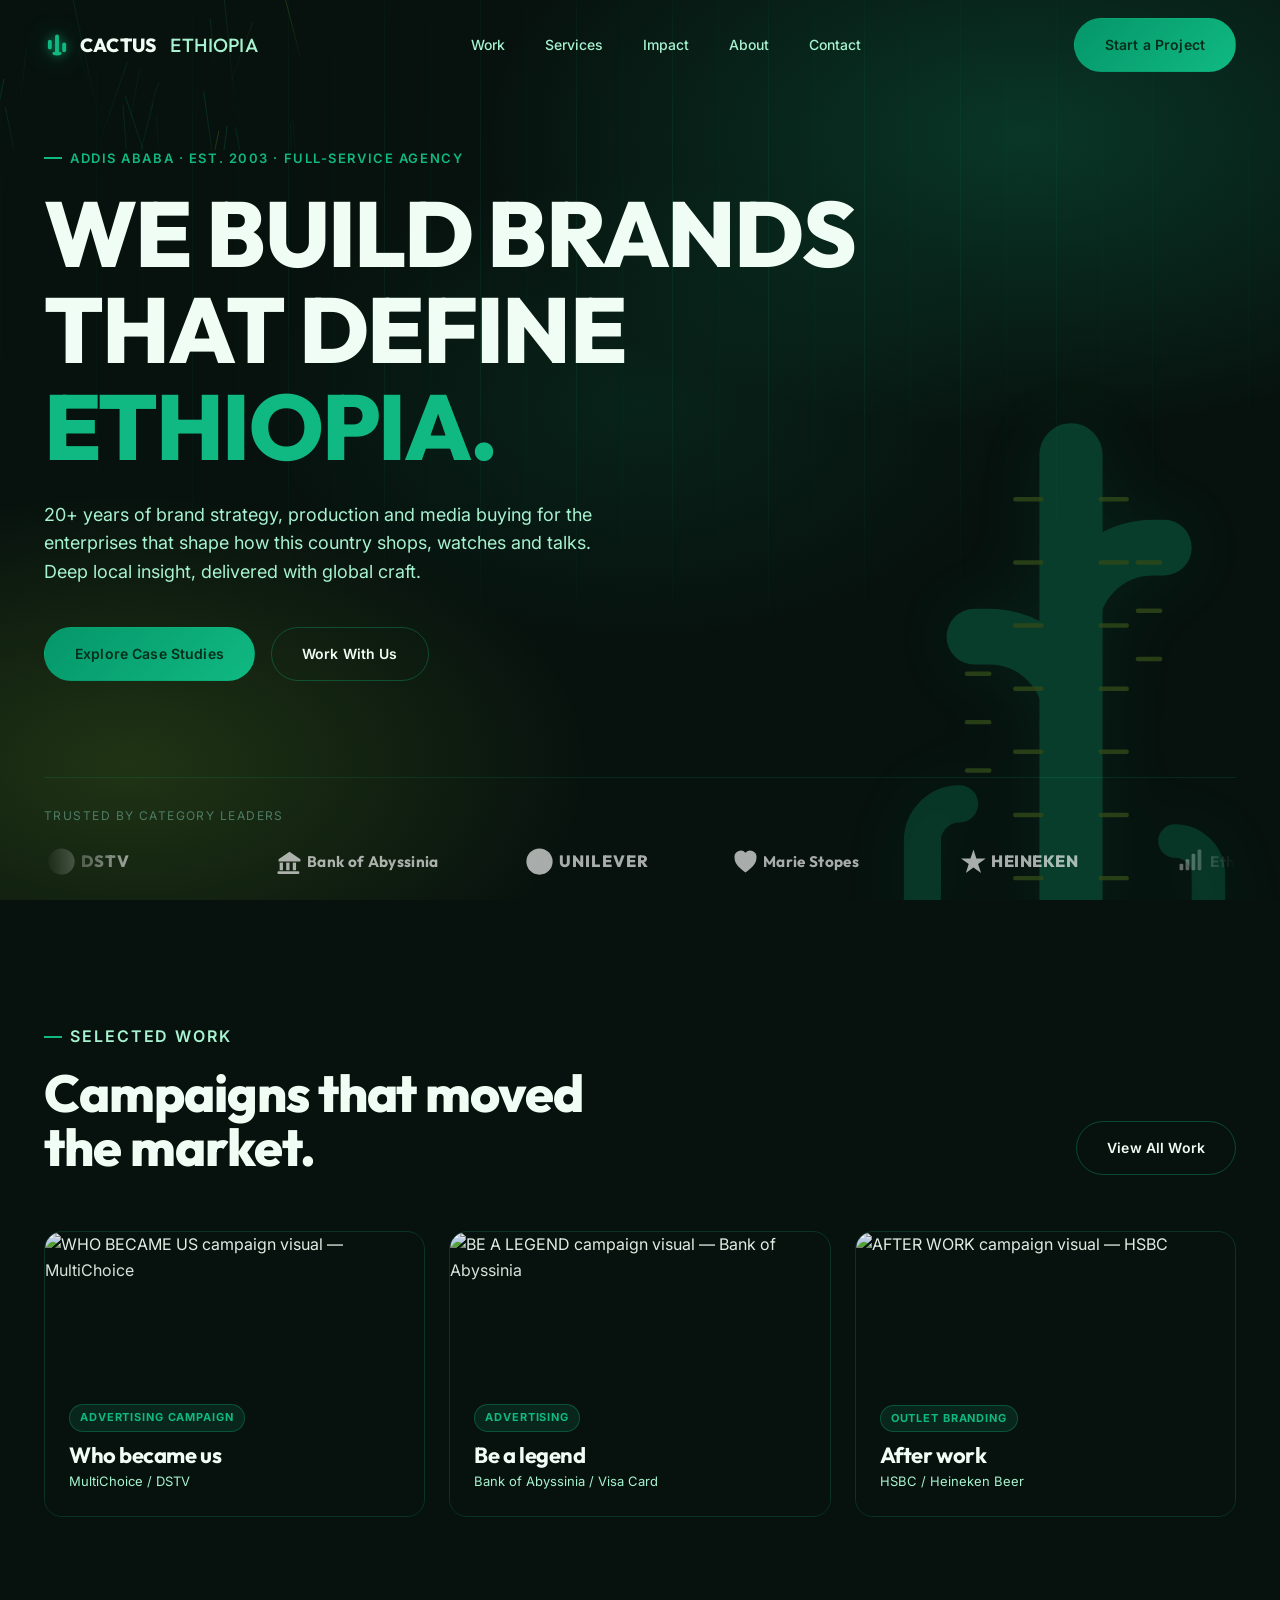
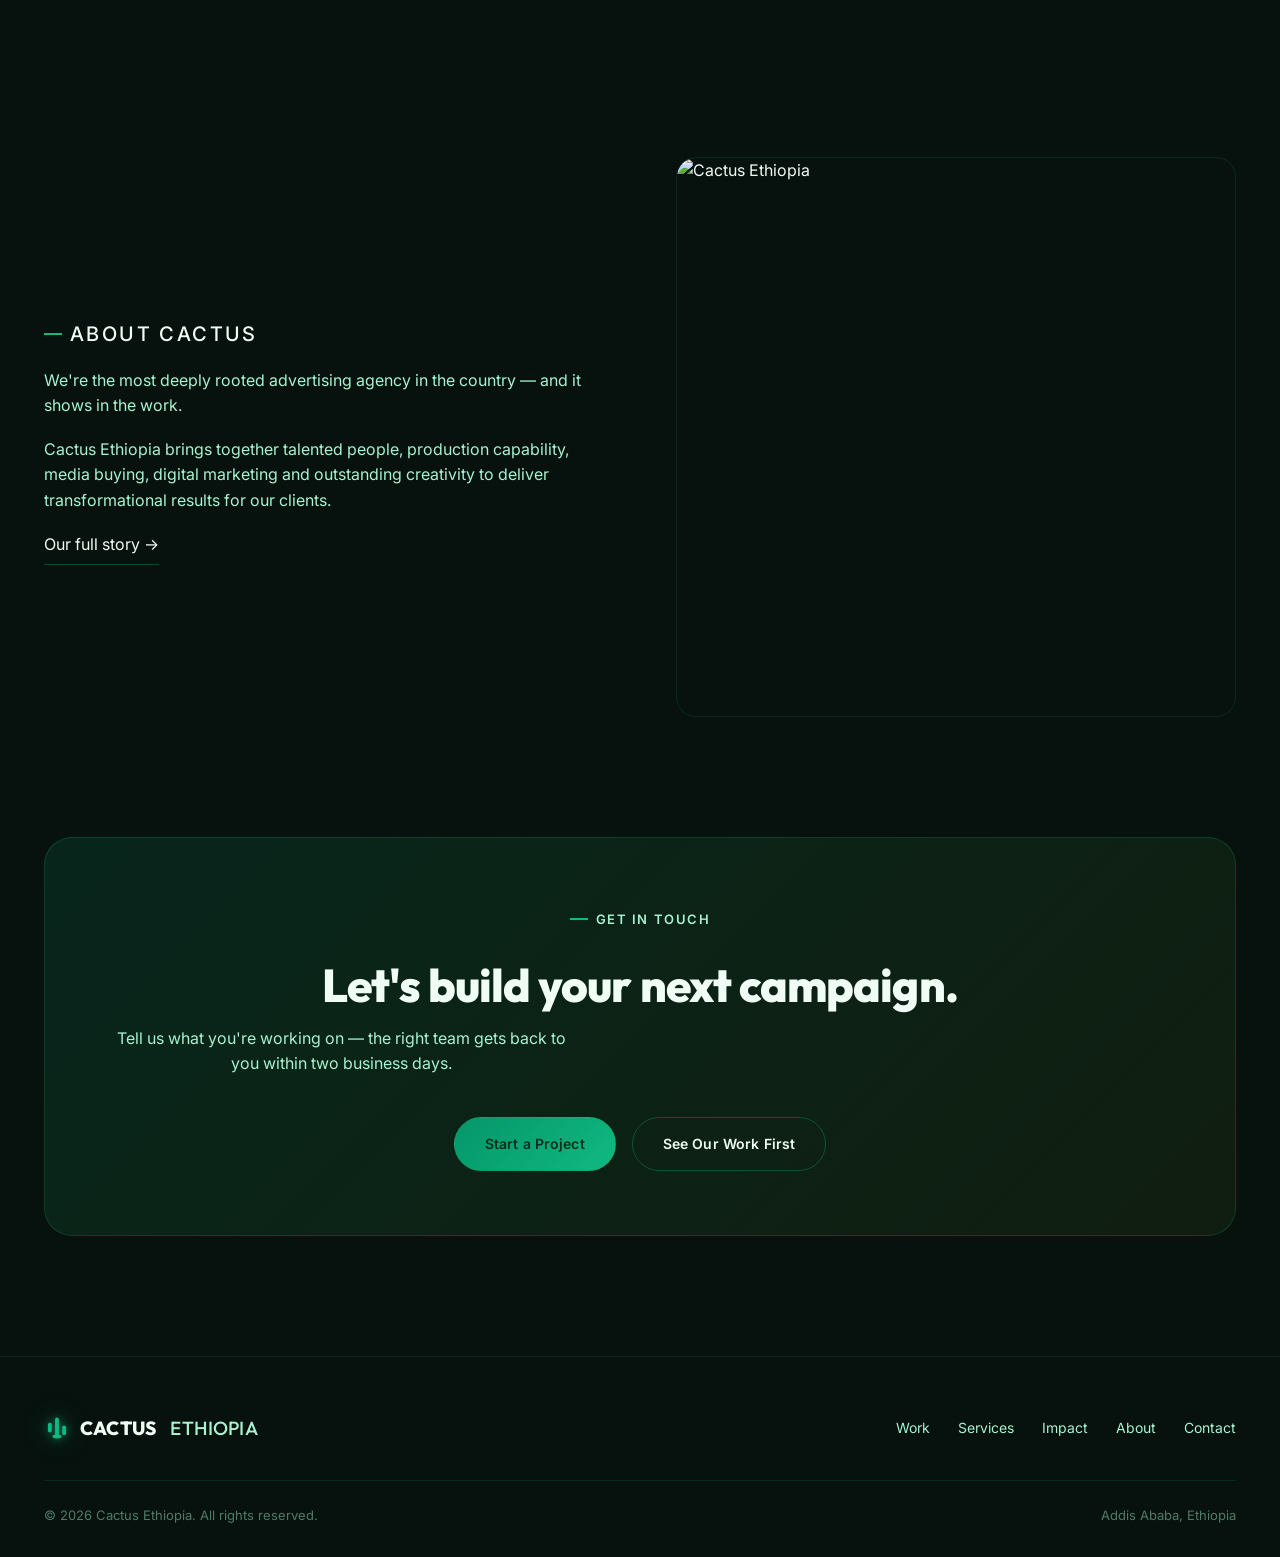
==== commit 028b3bdd: "Add files via upload" ====
--- a/index.html
+++ b/index.html
@@ -15,11 +15,11 @@
 <header id="siteHeader">
   <div class="container nav-inner">
     <a href="index.html" class="logo" aria-label="Cactus Ethiopia home">
-      <svg class="logo-mark" viewBox="0 0 28 28" fill="none" xmlns="http://www.w3.org/2000/svg" aria-hidden="true">
-        <path d="M14 26V10a4 4 0 0 1 4-4" stroke="#10b981" stroke-width="3.2" stroke-linecap="round"/>
-        <path d="M14 26V6" stroke="#10b981" stroke-width="3.2" stroke-linecap="round"/>
-        <path d="M14 26V15a4 4 0 0 0-4-4" stroke="#10b981" stroke-width="3.2" stroke-linecap="round"/>
-        <path d="M14.2 9.5h-2.1M14.2 13.5h2.1M14.2 17.5h-2.1M14.2 21.5h2.1" stroke="#a3e635" stroke-width="1.3" stroke-linecap="round"/>
+      <svg class="logo-mark" viewBox="0 0 32 40" fill="none" xmlns="http://www.w3.org/2000/svg" aria-hidden="true">
+        <ellipse cx="16" cy="33" rx="7" ry="3" fill="#10B981"/>
+        <rect x="13" y="4" width="6" height="30" rx="3" fill="#10B981"/>
+        <rect x="2" y="12" width="6" height="15" rx="3" fill="#10B981"/>
+        <rect x="24" y="16" width="6" height="15" rx="3" fill="#10B981"/>
       </svg>
       CACTUS<span class="thin">&nbsp;ETHIOPIA</span>
     </a>
@@ -216,39 +216,7 @@
       <a href="work.html" class="btn btn-outline">View All Work</a>
     </div>
 
-    <div class="work-grid teaser-grid">
-
-      <a class="work-card reveal" href="work.html">
-        <img src="https://images.unsplash.com/photo-1517457373958-b7bdd4587205?auto=format&fit=crop&w=900&q=80" alt="DSTV channel launch campaign visual" loading="lazy">
-        <span class="work-badge">+<strong>12M</strong> Reach</span>
-        <div class="work-meta">
-          <span class="work-tag">Tease &amp; Reveal Campaign</span>
-          <h3 class="work-title">Who Became Us</h3>
-          <p class="work-client">MultiChoice / DSTV</p>
-        </div>
-      </a>
-
-      <a class="work-card reveal" href="work.html">
-        <img src="https://images.unsplash.com/photo-1556742049-0cfed4f6a45d?auto=format&fit=crop&w=900&q=80" alt="Bank of Abyssinia gold card digital campaign" loading="lazy">
-        <span class="work-badge"><strong>34%</strong> CTR lift</span>
-        <div class="work-meta">
-          <span class="work-tag">Digital &amp; Social</span>
-          <h3 class="work-title">Gold Card Launch</h3>
-          <p class="work-client">Bank of Abyssinia</p>
-        </div>
-      </a>
-
-      <a class="work-card reveal" href="work.html">
-        <img src="https://images.unsplash.com/photo-1600880292203-757bb62b4baf?auto=format&fit=crop&w=900&q=80" alt="Out of home billboard campaign in Addis Ababa" loading="lazy">
-        <span class="work-badge"><strong>140</strong> OOH sites</span>
-        <div class="work-meta">
-          <span class="work-tag">Out-of-Home</span>
-          <h3 class="work-title">Freshness Rewritten</h3>
-          <p class="work-client">Unilever</p>
-        </div>
-      </a>
-
-    </div>
+    <div class="work-grid teaser-grid" id="workTeaserGrid"></div>
   </div>
 </section>
 
@@ -262,7 +230,7 @@
       <a href="about.html" class="btn-ghost">Our full story &rarr;</a>
     </div>
     <div class="about-visual reveal">
-      <img src="https://images.unsplash.com/photo-1519389950473-47ba0277781c?auto=format&fit=crop&w=900&q=80" alt="Cactus Ethiopia creative team collaborating in the Addis Ababa studio" loading="lazy">
+      <img src="https://www.2merkato.com/images/mtree/listings/m/33818.jpg" alt="Cactus Ethiopia" loading="lazy" onerror="this.onerror=null; this.src='https://images.unsplash.com/photo-1519389950473-47ba0277781c?auto=format&fit=crop&w=900&q=80';">
     </div>
   </div>
 </section>
@@ -287,12 +255,12 @@
   <div class="container">
     <div class="footer-top">
       <a href="index.html" class="logo">
-        <svg class="logo-mark" viewBox="0 0 28 28" fill="none" xmlns="http://www.w3.org/2000/svg" aria-hidden="true">
-          <path d="M14 26V10a4 4 0 0 1 4-4" stroke="#10b981" stroke-width="3.2" stroke-linecap="round"/>
-          <path d="M14 26V6" stroke="#10b981" stroke-width="3.2" stroke-linecap="round"/>
-          <path d="M14 26V15a4 4 0 0 0-4-4" stroke="#10b981" stroke-width="3.2" stroke-linecap="round"/>
-          <path d="M14.2 9.5h-2.1M14.2 13.5h2.1M14.2 17.5h-2.1M14.2 21.5h2.1" stroke="#a3e635" stroke-width="1.3" stroke-linecap="round"/>
-        </svg>
+        <svg class="logo-mark" viewBox="0 0 32 40" fill="none" xmlns="http://www.w3.org/2000/svg" aria-hidden="true">
+        <ellipse cx="16" cy="33" rx="7" ry="3" fill="#10B981"/>
+        <rect x="13" y="4" width="6" height="30" rx="3" fill="#10B981"/>
+        <rect x="2" y="12" width="6" height="15" rx="3" fill="#10B981"/>
+        <rect x="24" y="16" width="6" height="15" rx="3" fill="#10B981"/>
+      </svg>
         CACTUS<span class="thin">&nbsp;ETHIOPIA</span>
       </a>
       <div class="footer-links">
@@ -311,6 +279,35 @@
 </footer>
 
 
+<script src="assets/portfolio-data.js"></script>
+<script>
+  (function renderHomeTeaser(){
+    var grid = document.getElementById('workTeaserGrid');
+    if (!grid || !window.PORTFOLIO) return;
+
+    // Same 3 campaigns shown in the homepage teaser and on work.html —
+    // picked from the shared data file so they can never drift out of sync.
+    var slugs = ['dstv-became-us', 'boa-visa', 'heineken'];
+
+    var html = slugs.map(function(slug){
+      var item = window.PORTFOLIO.find(function(p){ return p.slug === slug; });
+      if (!item) return '';
+      var titleCase = item.title.charAt(0) + item.title.slice(1).toLowerCase();
+      return (
+        '<a class="work-card reveal" href="project.html?id=' + item.slug + '">' +
+          '<img src="' + item.image + '" alt="' + item.title + ' campaign visual — ' + item.client + '" loading="lazy">' +
+          '<div class="work-meta">' +
+            '<span class="work-tag">' + item.fields[0] + '</span>' +
+            '<h3 class="work-title">' + titleCase + '</h3>' +
+            '<p class="work-client">' + item.client + (item.brand ? ' / ' + item.brand : '') + '</p>' +
+          '</div>' +
+        '</a>'
+      );
+    }).join('');
+
+    grid.innerHTML = html;
+  })();
+</script>
 <script src="assets/main.js"></script>
 </body>
 </html>
--- a/assets/styles.css
+++ b/assets/styles.css
@@ -20,7 +20,7 @@
   }
 
   *,*::before,*::after{box-sizing:border-box; margin:0; padding:0;}
-  html{scroll-behavior:smooth;}
+  html{scroll-behavior:smooth; overflow-x:hidden;}
   @media (prefers-reduced-motion: reduce){
     html{scroll-behavior:auto;}
     *,*::before,*::after{animation-duration:0.01ms !important; animation-iteration-count:1 !important; transition-duration:0.01ms !important; scroll-behavior:auto !important;}
@@ -625,16 +625,17 @@
     font-weight:700;
   }
   .contact-block .value{ font-size:16px; color:var(--text-light); }
-  .social-row{ display:flex; gap:14px; margin-top:32px; }
+  .social-row{ display:flex; gap:12px; margin-top:32px; flex-wrap:wrap; }
   .social-row a{
     width:42px; height:42px;
     border:1px solid var(--border-strong);
     border-radius:50%;
     display:flex; align-items:center; justify-content:center;
-    font-size:13px; font-weight:700;
+    color:var(--text-muted);
     transition:all .3s var(--ease);
   }
-  .social-row a:hover{ border-color:var(--accent-green); color:var(--accent-green); transform:translateY(-3px); }
+  .social-row a svg{ width:18px; height:18px; display:block; }
+  .social-row a:hover{ border-color:var(--accent-green); color:var(--accent-green); transform:translateY(-3px); box-shadow:0 8px 20px -8px rgba(16,185,129,0.5); }
 
   .form-grid{ display:grid; grid-template-columns:1fr 1fr; gap:18px; }
   .field{ display:flex; flex-direction:column; gap:8px; }
@@ -1135,3 +1136,78 @@
     .highlight-grid{ gap:14px; }
     .highlight-card{ padding:26px 16px; }
   }
+
+  /* ============ PHONE-MODE FIXES ============ */
+  @media (max-width:768px){
+    /* 1. Hero headline: fluid clamp with a much lower floor than the
+       desktop clamp(40px,...) so long uppercase text can't force overflow
+       on narrow phones. */
+    .hero h1{
+      font-size:clamp(1.75rem, 5vw, 2.5rem);
+    }
+    .page-hero h1{
+      font-size:clamp(1.6rem, 6vw, 2.2rem);
+    }
+    .project-title{
+      font-size:clamp(1.75rem, 7vw, 2.75rem);
+    }
+
+    /* Hero + page containers: explicit tight padding, guaranteed to stay
+       inside the viewport (box-sizing:border-box is already global). */
+    .hero .container,
+    .page-hero .container,
+    .project-hero .container{
+      max-width:100%;
+      padding:0 16px;
+    }
+
+    /* 2. Case-study card titles: fluid instead of fixed, plus safe
+       wrapping for long single tokens. */
+    .case-title{
+      font-size:clamp(1.2rem, 4vw, 1.6rem);
+      word-break:break-word;
+      overflow-wrap:break-word;
+    }
+    .work-title{
+      font-size:clamp(1.1rem, 4.5vw, 1.375rem);
+      word-break:break-word;
+      overflow-wrap:break-word;
+    }
+
+    /* Metadata pills/chips: this is the actual overflow bug — nowrap text
+       inside a chip that can't shrink pushes the row past the viewport
+       edge. Let long values wrap onto a second line inside the chip
+       instead, and break ultra-long single words (e.g. long client or
+       ministry names) as a last resort. */
+    .meta-chips, .field-chips, .project-meta{
+      gap:8px;
+    }
+    .meta-chip span,
+    .field-chip,
+    .project-meta span{
+      white-space:normal;
+      word-break:break-word;
+      overflow-wrap:break-word;
+      hyphens:auto;
+    }
+    .meta-chip{
+      max-width:100%;
+    }
+
+    /* 3. Project detail page: image and card sizing stay within the
+       screen, metadata wraps cleanly. */
+    .project-media img{
+      width:100%;
+      height:auto;
+      aspect-ratio:16/10;
+      object-fit:cover;
+      max-width:100%;
+    }
+    .case-card, .more-link{
+      max-width:100%;
+    }
+  }
+
+  @media (max-width:420px){
+    .container{ padding-inline:16px; }
+  }
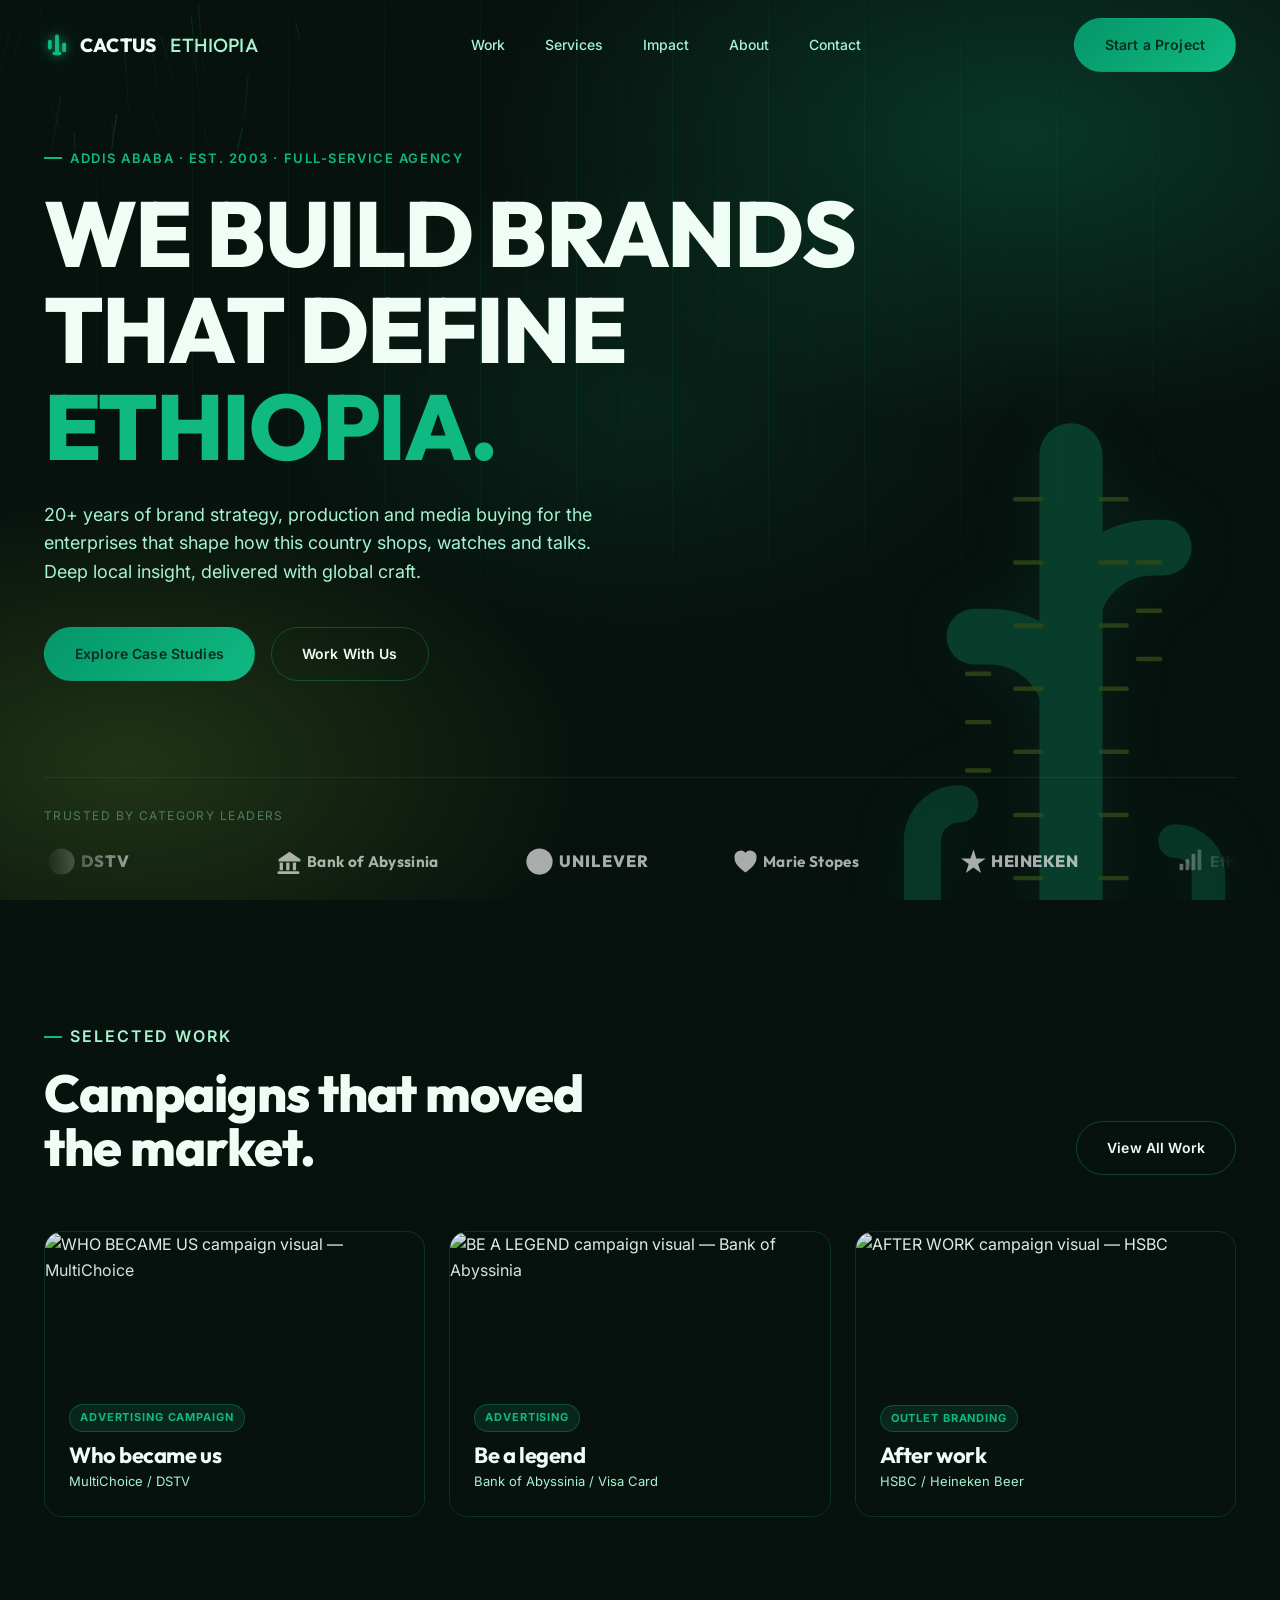
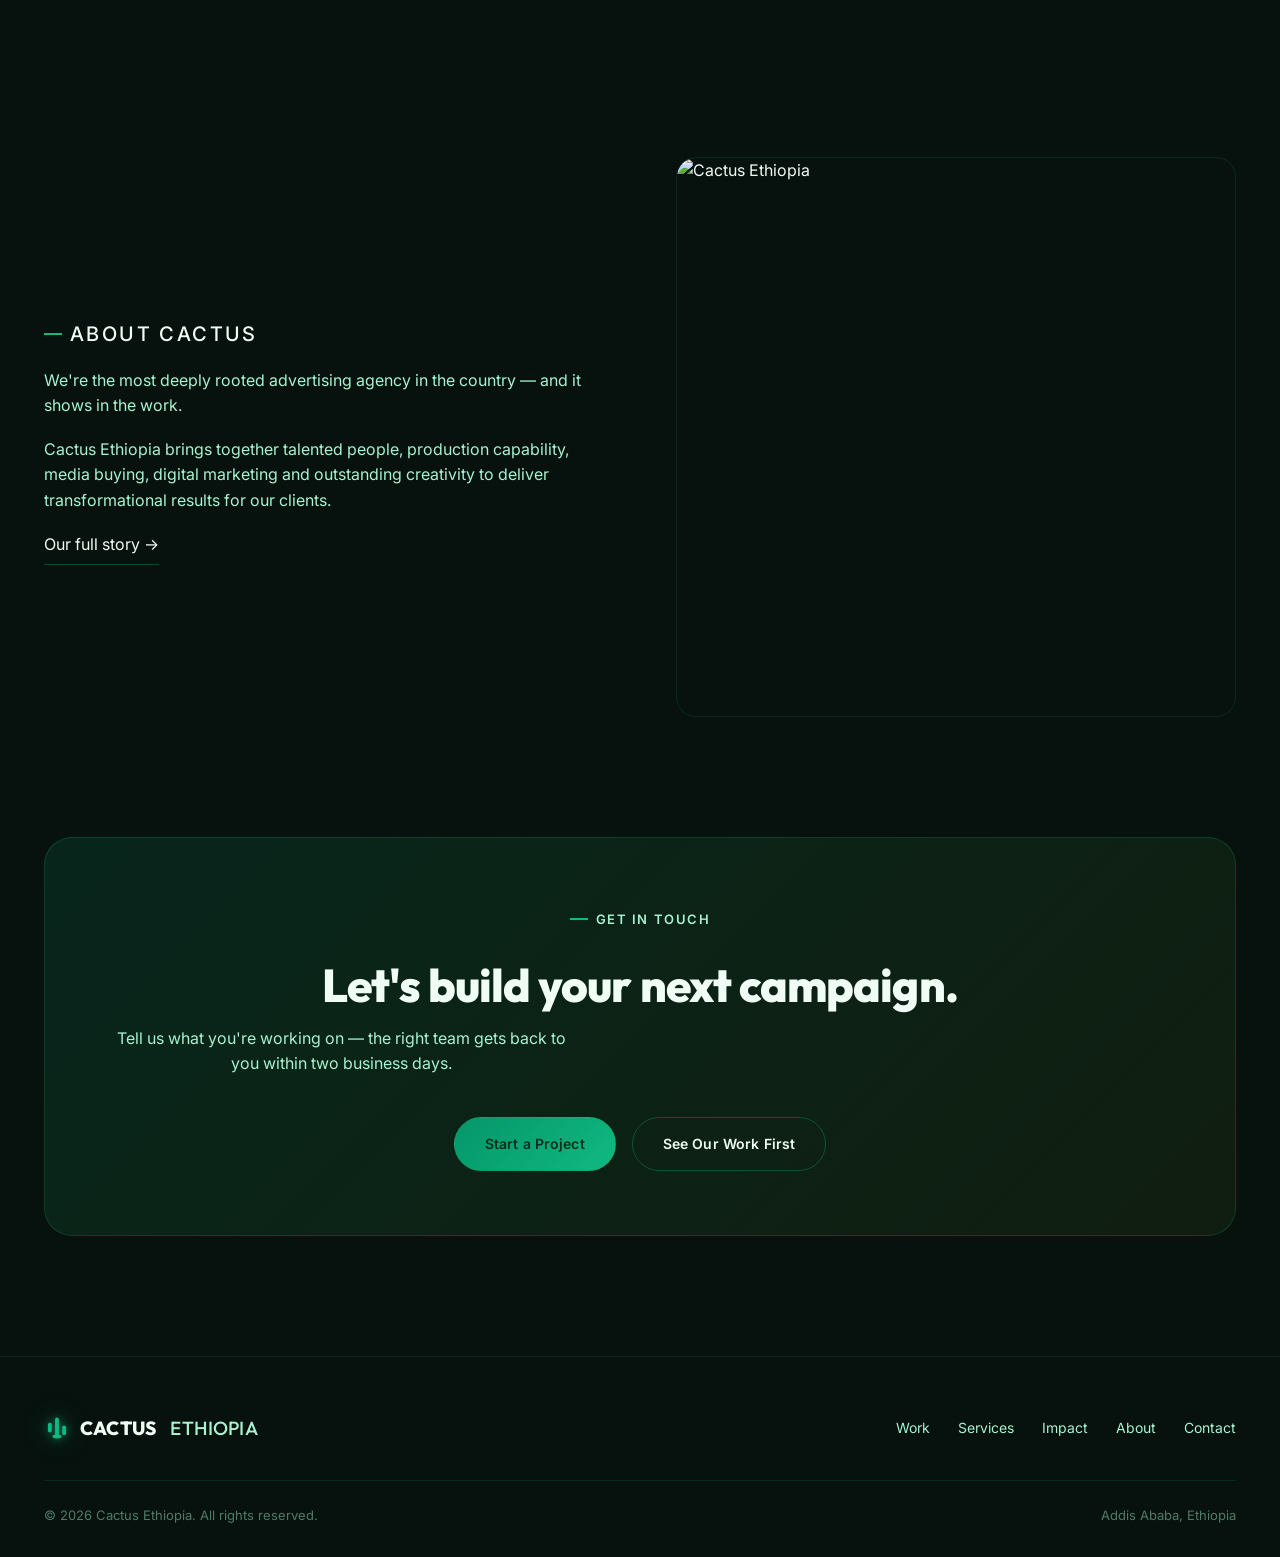
==== commit 5da23b70: "Load case-study images without sending a referrer Some image hosts block requests that come from oth" ====
--- a/index.html
+++ b/index.html
@@ -295,7 +295,7 @@
       var titleCase = item.title.charAt(0) + item.title.slice(1).toLowerCase();
       return (
         '<a class="work-card reveal" href="project.html?id=' + item.slug + '">' +
-          '<img src="' + item.image + '" alt="' + item.title + ' campaign visual — ' + item.client + '" loading="lazy">' +
+          '<img src="' + item.image + '" referrerpolicy="no-referrer" alt="' + item.title + ' campaign visual — ' + item.client + '" loading="lazy">' +
           '<div class="work-meta">' +
             '<span class="work-tag">' + item.fields[0] + '</span>' +
             '<h3 class="work-title">' + titleCase + '</h3>' +
